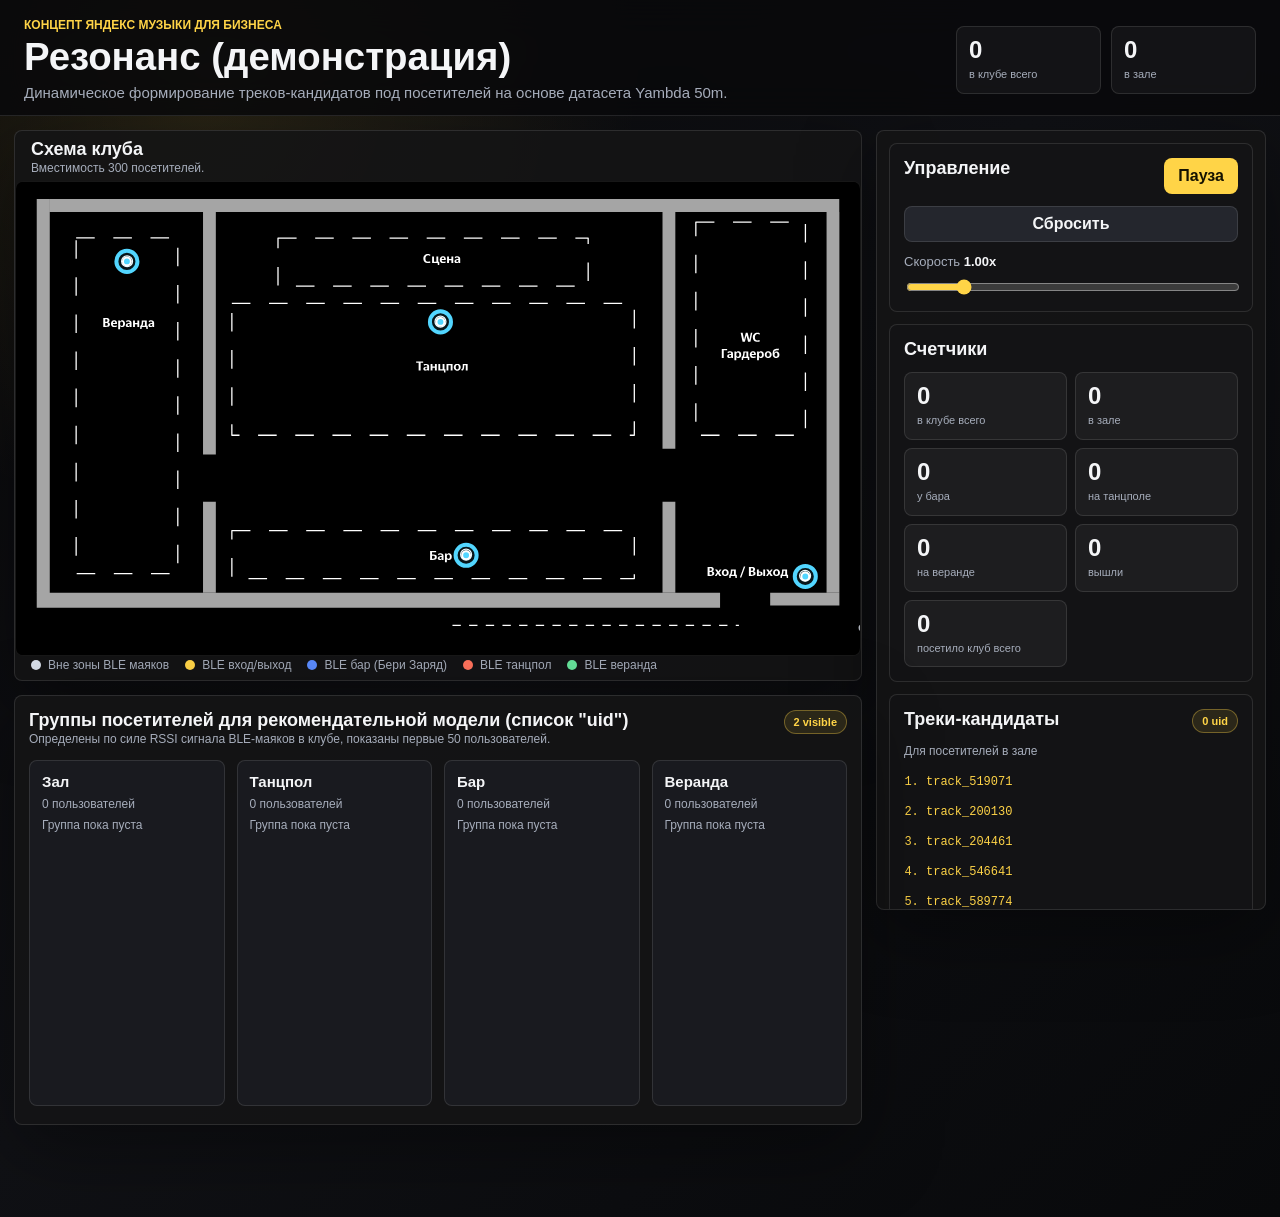
==== Club-Demo/index.html @ 14cd302f "Added club map demonstration" ====
<!doctype html>
<html lang="ru">
  <head>
    <meta charset="utf-8" />
    <meta name="viewport" content="width=device-width, initial-scale=1" />
    <title>Резонанс (демонстрация)</title>
    <link rel="stylesheet" href="styles.css" />
  </head>
  <body>
    <header class="app-header">
      <div>
        <p class="eyebrow">Концепт Яндекс Музыки для бизнеса</p>
        <h1>Резонанс (демонстрация)</h1>
        <p class="subtitle">Динамическое формирование треков-кандидатов под посетителей на основе датасета Yambda 50m.</p>
      </div>
      <div class="header-metrics" aria-label="Основные счетчики">
        <div>
          <span id="clubOccupancyHeader">0</span>
          <small>в клубе всего</small>
        </div>
        <div>
          <span id="centralGroupHeader">0</span>
          <small>в зале</small>
        </div>
      </div>
    </header>

    <div id="errorBanner" class="error-banner" hidden></div>

    <main class="demo-layout">
      <section class="map-card" aria-label="Карта клуба">
        <div class="map-toolbar">
          <div>
            <h2>Схема клуба</h2>
            <p id="dataStatus">Вместимость 300 посетителей.</p>
          </div>
          <div id="debugInfo" class="debug-info" hidden>
            viewBox: 0 0 1920 1080 · cursor: -,- · agents: 0
          </div>
        </div>

        <div class="map-wrapper" id="mapWrapper">
          <img
            src="assets/club_map.svg"
            class="club-map"
            id="clubMap"
            alt="Схема клуба"
          />
          <svg
            class="agents-layer"
            id="agentsLayer"
            viewBox="0 0 1920 1080"
            aria-label="Слой посетителей, BLE-маяков и маршрутов"
          ></svg>
          <div id="signalPopup" class="signal-popup" hidden></div>
        </div>

        <div class="legend" aria-label="Цвета посетителей">
          <span><i class="legend-dot outside-ble"></i>Вне зоны BLE маяков</span>
          <span><i class="legend-dot entrance"></i>BLE вход/выход</span>
          <span><i class="legend-dot bar"></i>BLE бар (Бери Заряд)</span>
          <span><i class="legend-dot dancefloor"></i>BLE танцпол</span>
          <span><i class="legend-dot veranda"></i>BLE веранда</span>
        </div>
      </section>

      <aside class="side-panel" aria-label="Панель управления и аналитики">
        <section class="panel-block controls-block">
          <div class="panel-title-row">
            <h2>Управление</h2>
            <button id="startPauseBtn" class="primary-button" type="button">Пауза</button>
          </div>
          <button id="resetBtn" class="secondary-button" type="button">Сбросить</button>

          <label class="range-control">
            <span>Скорость <b id="speedValue">1.00x</b></span>
            <input id="speedRange" type="range" min="0.25" max="5" step="0.25" value="1" />
          </label>

        </section>

        <section class="panel-block">
          <h2>Счетчики</h2>
          <div class="stats-grid">
            <div><span id="clubOccupancy">0</span><small>в клубе всего</small></div>
            <div><span id="centralGroupCount">0</span><small>в зале</small></div>
            <div><span id="barCount">0</span><small>у бара</small></div>
            <div><span id="dancefloorCount">0</span><small>на танцполе</small></div>
            <div><span id="verandaCount">0</span><small>на веранде</small></div>
            <div><span id="exitedCount">0</span><small>вышли</small></div>
            <div><span id="totalVisitorsCount">0</span><small>посетило клуб всего</small></div>
          </div>
        </section>

        <section class="panel-block recommendations-card">
          <div class="panel-title-row">
            <h2>Треки-кандидаты</h2>
            <span id="recommendationGroupSize" class="pill">0 users</span>
          </div>
          <p class="muted-text">Для посетителей в зале</p>
          <ol id="recommendationsList" class="recommendations-list"></ol>
        </section>
      </aside>

      <section class="groups-card" aria-label="Группы пользователей для рекомендаций">
        <div class="panel-title-row">
          <div>
            <h2>Группы посетителей для рекомендательной модели (список "uid")</h2>
            <p class="muted-text">Определены по силе RSSI сигнала BLE-маяков в клубе, показаны первые 50 пользователей.</p>
          </div>
          <span id="visibleAgentsCount" class="pill">0 visible</span>
        </div>

        <div class="groups-grid">
          <article class="group-list-card">
            <h3>Зал</h3>
            <p id="centralRoomMeta" class="group-meta">0 пользователей</p>
            <div id="centralRoomList" class="users-list"></div>
          </article>
          <article class="group-list-card">
            <h3>Танцпол</h3>
            <p id="dancefloorMeta" class="group-meta">0 пользователей</p>
            <div id="dancefloorList" class="users-list"></div>
          </article>
          <article class="group-list-card">
            <h3>Бар</h3>
            <p id="barMeta" class="group-meta">0 пользователей</p>
            <div id="barList" class="users-list"></div>
          </article>
          <article class="group-list-card">
            <h3>Веранда</h3>
            <p id="verandaMeta" class="group-meta">0 пользователей</p>
            <div id="verandaList" class="users-list"></div>
          </article>
        </div>
      </section>
    </main>

    <script src="app.js"></script>
  </body>
</html>
---- Club-Demo/styles.css ----
:root {
  color-scheme: dark;
  --bg: #09090b;
  --surface: #141416;
  --surface-2: #1c1d22;
  --surface-3: #24262d;
  --line: rgba(255, 255, 255, 0.11);
  --text: #f4f5f7;
  --muted: #a6adbb;
  --yellow: #ffd447;
  --green: #66e39b;
  --violet: #ce6cff;
  --cyan: #52d6ff;
  --blue: #5b8cff;
  --red: #ff725c;
  --orange: #ffae4f;
  --white: #ffffff;
  --shadow: 0 24px 80px rgba(0, 0, 0, 0.38);
}

* {
  box-sizing: border-box;
}

html,
body {
  min-height: 100%;
}

body {
  margin: 0;
  background:
    radial-gradient(circle at 16% 8%, rgba(255, 212, 71, 0.12), transparent 28%),
    linear-gradient(135deg, #08080a 0%, #101115 46%, #08090b 100%);
  color: var(--text);
  font-family: "Yandex Sans Display", Arial, sans-serif;
  overflow-x: hidden;
  overflow-y: auto;
}

h1,
h2,
h3,
.display-title {
  margin: 0;
  font-family: "YS Music", "Yandex Sans Display", Arial, sans-serif;
  letter-spacing: 0;
}

p {
  margin: 0;
}

button,
input {
  font: inherit;
}

button {
  border: 0;
  cursor: pointer;
}

.app-header {
  display: flex;
  align-items: center;
  justify-content: space-between;
  gap: 24px;
  min-height: 92px;
  padding: 18px 24px 14px;
  border-bottom: 1px solid var(--line);
  background: rgba(9, 9, 11, 0.84);
  backdrop-filter: blur(18px);
}

.eyebrow {
  margin-bottom: 6px;
  color: var(--yellow);
  font-size: 12px;
  font-weight: 700;
  text-transform: uppercase;
}

.app-header h1 {
  font-size: clamp(28px, 3vw, 44px);
  line-height: 1;
}

.subtitle {
  margin-top: 8px;
  color: var(--muted);
  font-size: 15px;
}

.header-metrics {
  display: grid;
  grid-template-columns: repeat(2, minmax(120px, 1fr));
  gap: 10px;
  min-width: 300px;
}

.header-metrics div,
.stats-grid div {
  min-width: 0;
  padding: 11px 12px;
  border: 1px solid var(--line);
  border-radius: 8px;
  background: rgba(255, 255, 255, 0.045);
}

.header-metrics span,
.stats-grid span {
  display: block;
  font-size: 24px;
  font-weight: 800;
  line-height: 1;
}

.header-metrics small,
.stats-grid small {
  display: block;
  margin-top: 6px;
  color: var(--muted);
  font-size: 11px;
  line-height: 1.25;
}

.error-banner {
  position: fixed;
  z-index: 10;
  top: 96px;
  left: 50%;
  width: min(760px, calc(100vw - 32px));
  padding: 14px 16px;
  border: 1px solid rgba(255, 114, 92, 0.45);
  border-radius: 8px;
  background: rgba(70, 18, 17, 0.96);
  color: #ffe4dc;
  box-shadow: var(--shadow);
  transform: translateX(-50%);
  white-space: pre-line;
}

.demo-layout {
  display: grid;
  grid-template-columns: minmax(0, 1120px) 390px;
  grid-template-rows: auto 430px;
  justify-content: center;
  gap: 14px;
  min-height: calc(100vh - 92px);
  padding: 14px 14px 92px;
}

.map-card,
.side-panel,
.groups-card,
.panel-block,
.group-list-card {
  border: 1px solid var(--line);
  border-radius: 8px;
  background: rgba(20, 20, 22, 0.9);
  box-shadow: var(--shadow);
}

.map-card {
  display: grid;
  grid-template-rows: auto auto auto;
  align-self: start;
  min-height: 0;
  overflow: hidden;
  align-content: start;
}

.map-toolbar,
.panel-title-row {
  display: flex;
  align-items: flex-start;
  justify-content: space-between;
  gap: 14px;
}

.map-toolbar {
  padding: 8px 16px 2px;
}

.map-toolbar h2,
.panel-block h2,
.groups-card h2 {
  font-size: 18px;
}

#dataStatus,
.muted-text,
.group-meta {
  color: var(--muted);
  font-size: 12px;
  line-height: 1.35;
}

.debug-info {
  max-width: 360px;
  color: var(--green);
  font-family: ui-monospace, SFMono-Regular, Menlo, Monaco, Consolas, monospace;
  font-size: 11px;
  line-height: 1.35;
  text-align: right;
}

.map-wrapper {
  position: relative;
  align-self: start;
  justify-self: center;
  width: 100%;
  max-width: none;
  margin-top: 2px;
  aspect-ratio: 16 / 9;
  overflow: hidden;
  border: 1px solid rgba(255, 255, 255, 0.09);
  border-radius: 8px;
  background: #000;
}

.club-map,
.agents-layer {
  position: absolute;
  inset: 0;
  width: 100%;
  height: 100%;
}

.club-map {
  object-fit: contain;
  pointer-events: none;
  user-select: none;
}

.agents-layer {
  overflow: hidden;
}

.legend {
  display: flex;
  flex-wrap: wrap;
  gap: 10px 16px;
  padding: 2px 16px 8px;
  color: var(--muted);
  font-size: 12px;
}

.legend span {
  display: inline-flex;
  align-items: center;
  gap: 7px;
  min-width: 0;
}

.legend-dot {
  width: 10px;
  height: 10px;
  border-radius: 999px;
}

.legend-dot.outside-ble {
  background: #d8dee9;
}

.legend-dot.entrance {
  background: var(--yellow);
}

.legend-dot.bar {
  background: var(--blue);
}

.legend-dot.dancefloor {
  background: var(--red);
}

.legend-dot.veranda {
  background: var(--green);
}

.side-panel {
  display: grid;
  grid-column: 2;
  grid-row: 1 / span 2;
  align-content: start;
  gap: 12px;
  min-height: 0;
  max-height: calc(100vh - 120px);
  padding: 12px;
  overflow: auto;
}

.panel-block {
  padding: 14px;
  box-shadow: none;
}

.controls-block {
  display: grid;
  gap: 12px;
}

.primary-button,
.secondary-button {
  display: inline-flex;
  align-items: center;
  justify-content: center;
  min-height: 36px;
  padding: 0 14px;
  border-radius: 8px;
  font-weight: 800;
}

.primary-button {
  background: var(--yellow);
  color: #151200;
}

.secondary-button {
  width: 100%;
  border: 1px solid var(--line);
  background: var(--surface-3);
  color: var(--text);
}

.range-control {
  display: grid;
  gap: 8px;
  color: var(--muted);
  font-size: 13px;
}

.range-control b {
  color: var(--text);
}

input[type="range"] {
  width: 100%;
  accent-color: var(--yellow);
}

.toggle-row {
  display: flex;
  align-items: center;
  gap: 10px;
  color: var(--text);
  font-size: 13px;
}

.toggle-row input {
  width: 18px;
  height: 18px;
  accent-color: var(--green);
}

.stats-grid {
  display: grid;
  grid-template-columns: repeat(2, minmax(0, 1fr));
  gap: 8px;
  margin-top: 12px;
}

.recommendations-card {
  display: grid;
  gap: 10px;
}

.agent-detail {
  display: grid;
  gap: 8px;
  font-size: 12px;
}

.agent-detail strong {
  color: var(--text);
}

.signals-table {
  display: grid;
  grid-template-columns: repeat(2, minmax(0, 1fr));
  gap: 6px;
}

.signals-table div {
  padding: 7px 8px;
  border-radius: 7px;
  background: rgba(255, 255, 255, 0.055);
  color: var(--muted);
  font-family: ui-monospace, SFMono-Regular, Menlo, Monaco, Consolas, monospace;
}

.pill {
  display: inline-flex;
  align-items: center;
  justify-content: center;
  min-height: 24px;
  padding: 0 9px;
  border: 1px solid rgba(255, 212, 71, 0.35);
  border-radius: 999px;
  background: rgba(255, 212, 71, 0.1);
  color: var(--yellow);
  font-size: 11px;
  font-weight: 800;
  white-space: nowrap;
}

.recommendations-list {
  display: grid;
  gap: 6px;
  margin: 0;
  padding-left: 22px;
  color: var(--text);
  font-family: ui-monospace, SFMono-Regular, Menlo, Monaco, Consolas, monospace;
  font-size: 12px;
}

.recommendations-list li {
  padding: 5px 0;
  color: var(--yellow);
}

.groups-card {
  grid-column: 1;
  grid-row: 2;
  justify-self: center;
  width: 100%;
  min-height: 0;
  padding: 14px;
  overflow: hidden;
}

.groups-grid {
  display: grid;
  grid-template-columns: repeat(4, minmax(0, 1fr));
  gap: 12px;
  height: calc(100% - 54px);
  margin-top: 12px;
}

.group-list-card {
  display: grid;
  grid-template-rows: auto auto minmax(0, 1fr);
  gap: 6px;
  min-height: 0;
  padding: 12px;
  background: rgba(28, 29, 34, 0.85);
  box-shadow: none;
}

.group-list-card h3 {
  color: var(--text);
  font-size: 15px;
}

.users-list {
  display: grid;
  align-content: start;
  gap: 7px;
  min-height: 0;
  overflow: auto;
  padding-right: 4px;
}

.user-row {
  display: grid;
  gap: 0;
  width: 100%;
  padding: 7px 8px;
  border: 1px solid transparent;
  border-radius: 7px;
  background: rgba(255, 255, 255, 0.04);
  color: var(--muted);
  font-family: ui-monospace, SFMono-Regular, Menlo, Monaco, Consolas, monospace;
  font-size: 11px;
  line-height: 1.2;
  text-align: left;
}

.user-row:hover,
.user-row.selected {
  border-color: rgba(255, 212, 71, 0.45);
  background: rgba(255, 212, 71, 0.08);
}

.user-row b {
  color: var(--text);
  font-size: 12px;
}

.empty-state {
  color: var(--muted);
  font-size: 12px;
}

.agent-dot {
  vector-effect: non-scaling-stroke;
  filter: drop-shadow(0 0 4px rgba(0, 0, 0, 0.8));
}

.agent-node,
.agent-hit {
  cursor: pointer;
}

.agent-hit {
  fill: transparent;
  pointer-events: all;
}

.agent-outsideBle {
  fill: #d8dee9;
  opacity: 0.8;
}

.agent-bar {
  fill: var(--blue);
}

.agent-dancefloor {
  fill: var(--red);
}

.agent-veranda {
  fill: var(--green);
}

.agent-entrance {
  fill: var(--yellow);
}

.agent-selected {
  stroke: var(--white);
  stroke-width: 5;
}

.signal-popup {
  position: absolute;
  z-index: 4;
  min-width: 220px;
  max-width: 270px;
  padding: 10px;
  border: 1px solid rgba(255, 212, 71, 0.42);
  border-radius: 8px;
  background: rgba(13, 14, 17, 0.94);
  color: var(--text);
  box-shadow: 0 16px 48px rgba(0, 0, 0, 0.45);
  font-size: 12px;
  line-height: 1.35;
  pointer-events: none;
}

.signal-popup b {
  display: block;
  margin-bottom: 6px;
}

.signal-popup dl {
  display: grid;
  grid-template-columns: 1fr auto;
  gap: 4px 10px;
  margin: 0;
  color: var(--muted);
  font-family: ui-monospace, SFMono-Regular, Menlo, Monaco, Consolas, monospace;
}

.signal-popup dt,
.signal-popup dd {
  margin: 0;
}

.beacon-ring {
  fill: rgba(82, 214, 255, 0.1);
  stroke: var(--cyan);
  stroke-width: 4;
  vector-effect: non-scaling-stroke;
}

.beacon-core {
  fill: var(--cyan);
  stroke: var(--white);
  stroke-width: 2;
  vector-effect: non-scaling-stroke;
}

.zone-center {
  fill: rgba(102, 227, 155, 0.2);
  stroke: var(--green);
  stroke-width: 3;
  stroke-dasharray: 8 8;
  vector-effect: non-scaling-stroke;
}

.debug-route {
  fill: none;
  stroke: var(--yellow);
  stroke-width: 5;
  stroke-linecap: round;
  stroke-linejoin: round;
  stroke-dasharray: 16 14;
  vector-effect: non-scaling-stroke;
}

.debug-waypoint {
  fill: var(--yellow);
  stroke: #111;
  stroke-width: 3;
  vector-effect: non-scaling-stroke;
}

@media (max-width: 1180px) {
  body {
    overflow: auto;
  }

  .demo-layout {
    grid-template-columns: 1fr;
    grid-template-rows: auto auto auto;
    height: auto;
  }

  .side-panel {
    grid-column: auto;
    grid-row: auto;
    grid-template-columns: repeat(2, minmax(0, 1fr));
    max-height: none;
    overflow: visible;
  }

  .groups-card {
    grid-column: auto;
    grid-row: auto;
  }

  .groups-grid {
    grid-template-columns: repeat(2, minmax(0, 1fr));
    height: 520px;
  }
}

@media (max-width: 760px) {
  .app-header {
    align-items: flex-start;
    flex-direction: column;
  }

  .header-metrics,
  .side-panel,
  .groups-grid {
    grid-template-columns: 1fr;
    width: 100%;
  }

  .demo-layout {
    padding: 10px;
  }
}
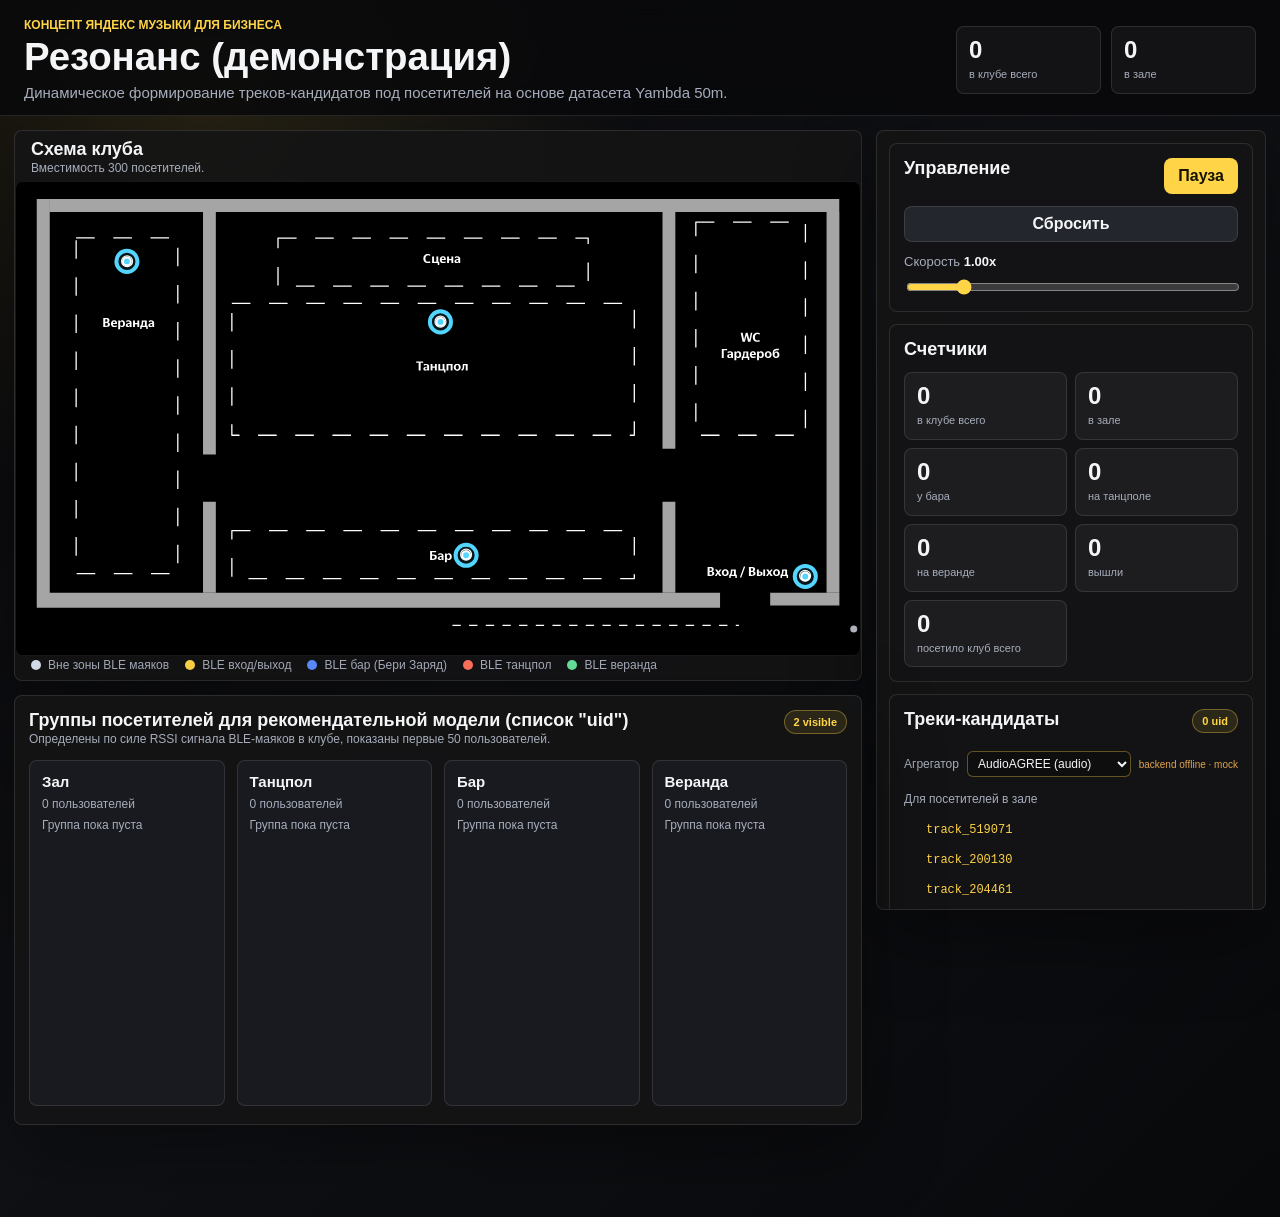
==== commit 71475209: "added model to demo" ====
--- a/Club-Demo/index.html
+++ b/Club-Demo/index.html
@@ -97,6 +97,15 @@
             <h2>Треки-кандидаты</h2>
             <span id="recommendationGroupSize" class="pill">0 users</span>
           </div>
+          <div class="reco-controls">
+            <label for="methodSelect">Агрегатор</label>
+            <select id="methodSelect">
+              <option value="audio_agree">AudioAGREE (audio)</option>
+              <option value="group_cross_attn">GroupCrossAttn (audio)</option>
+              <option value="avg">AVG (тривиальный)</option>
+            </select>
+            <span id="backendStatus" class="reco-status">…</span>
+          </div>
           <p class="muted-text">Для посетителей в зале</p>
           <ol id="recommendationsList" class="recommendations-list"></ol>
         </section>
--- a/Club-Demo/styles.css
+++ b/Club-Demo/styles.css
@@ -421,6 +421,59 @@
   color: var(--yellow);
 }
 
+.recommendations-list li {
+  display: flex;
+  align-items: baseline;
+  justify-content: space-between;
+  gap: 10px;
+}
+
+.reco-track {
+  overflow: hidden;
+  text-overflow: ellipsis;
+  white-space: nowrap;
+}
+
+.reco-score {
+  color: var(--muted, #9aa);
+  font-variant-numeric: tabular-nums;
+  flex: none;
+}
+
+.reco-controls {
+  display: flex;
+  align-items: center;
+  gap: 8px;
+  margin: 8px 0 4px;
+  font-size: 12px;
+}
+
+.reco-controls label {
+  color: var(--muted, #9aa);
+}
+
+.reco-controls select {
+  flex: 1 1 auto;
+  min-width: 0;
+  padding: 4px 6px;
+  border: 1px solid rgba(255, 212, 71, 0.35);
+  border-radius: 6px;
+  background: rgba(0, 0, 0, 0.25);
+  color: var(--text);
+  font-size: 12px;
+}
+
+.reco-status {
+  flex: none;
+  font-size: 10px;
+  color: #6fcf97;
+  white-space: nowrap;
+}
+
+.reco-status.offline {
+  color: #e0a44b;
+}
+
 .groups-card {
   grid-column: 1;
   grid-row: 2;
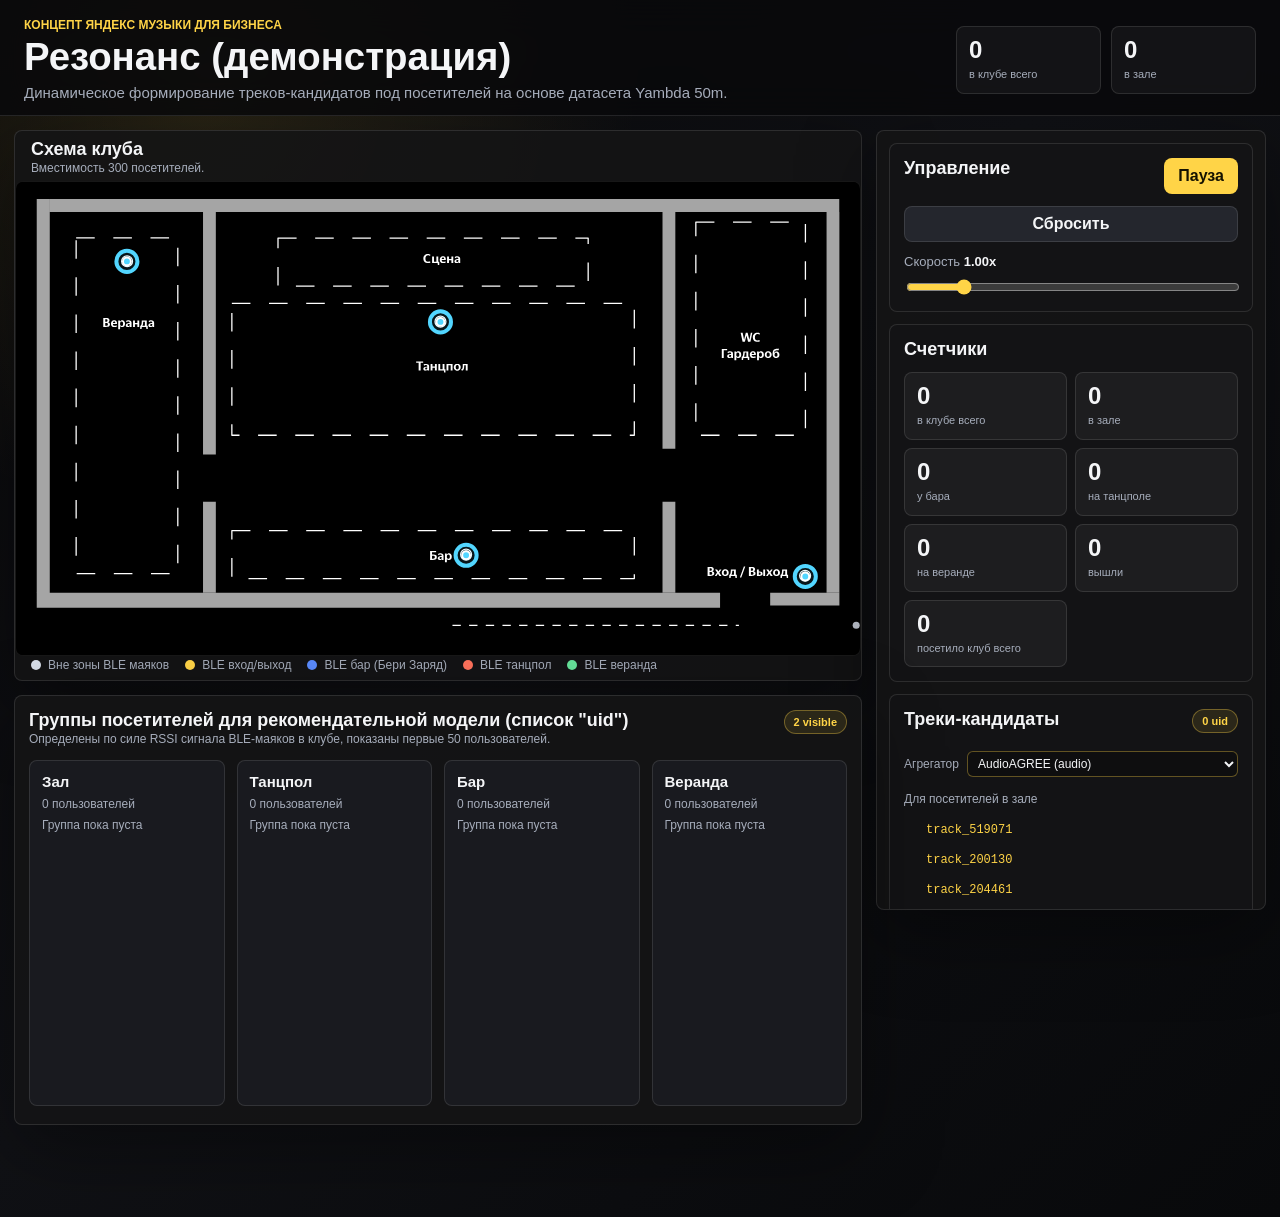
==== commit d12355e7: "add metrics" ====
--- a/Club-Demo/index.html
+++ b/Club-Demo/index.html
@@ -104,10 +104,40 @@
               <option value="group_cross_attn">GroupCrossAttn (audio)</option>
               <option value="avg">AVG (тривиальный)</option>
             </select>
-            <span id="backendStatus" class="reco-status">…</span>
           </div>
           <p class="muted-text">Для посетителей в зале</p>
           <ol id="recommendationsList" class="recommendations-list"></ol>
+        </section>
+
+        <section class="panel-block metrics-card" id="metricsPanel">
+          <div class="panel-title-row">
+            <h2>Качество (live)</h2>
+          </div>
+          <p class="muted-text">
+            Среднее по зонам клуба на реальных (held-out) прослушиваниях YAMBDA.
+          </p>
+          <ul class="metrics-legend">
+            <li><b>NDCG@10</b> — насколько верх списка совпал с тем, что группа реально слушала (выше = точнее).</li>
+            <li><b>coverage@10</b> — какой доле участников топ-10 угодил хотя бы одним треком (выше = никого не забыли).</li>
+          </ul>
+          <table class="metrics-table">
+            <thead>
+              <tr><th>Метрика</th><th>AudioAGREE</th><th>AVG</th></tr>
+            </thead>
+            <tbody>
+              <tr>
+                <td>NDCG@10</td>
+                <td id="metricsNdcgAudio" class="metric-primary">—</td>
+                <td id="metricsNdcgAvg">—</td>
+              </tr>
+              <tr>
+                <td>coverage@10</td>
+                <td id="metricsCovAudio" class="metric-primary">—</td>
+                <td id="metricsCovAvg">—</td>
+              </tr>
+            </tbody>
+          </table>
+          <p id="metricsSampleN" class="muted-text">0 групп в усреднении</p>
         </section>
       </aside>
 
--- a/Club-Demo/styles.css
+++ b/Club-Demo/styles.css
@@ -709,3 +709,63 @@
     padding: 10px;
   }
 }
+
+/* Live-метрики качества (Phase E) */
+.metrics-legend {
+  list-style: none;
+  margin: 12px 0 0;
+  padding: 0;
+  display: flex;
+  flex-direction: column;
+  gap: 10px;
+}
+
+.metrics-legend li {
+  color: var(--muted);
+  font-size: 12.5px;
+  line-height: 1.5;
+}
+
+.metrics-legend li b {
+  color: var(--text);
+  font-weight: 600;
+}
+
+.metrics-table {
+  width: 100%;
+  border-collapse: collapse;
+  margin: 18px 0 6px;
+  font-size: 13px;
+}
+
+.metrics-table th,
+.metrics-table td {
+  text-align: right;
+  padding: 6px 8px;
+  border-bottom: 1px solid var(--line);
+  font-variant-numeric: tabular-nums;
+}
+
+.metrics-table th:first-child,
+.metrics-table td:first-child {
+  text-align: left;
+  color: var(--muted);
+  font-weight: 500;
+}
+
+.metrics-table thead th {
+  color: var(--muted);
+  font-weight: 600;
+  font-size: 11px;
+  text-transform: uppercase;
+  letter-spacing: 0.04em;
+}
+
+.metrics-table tbody td {
+  color: var(--text);
+}
+
+.metrics-table td.metric-primary {
+  color: var(--yellow);
+  font-weight: 700;
+}
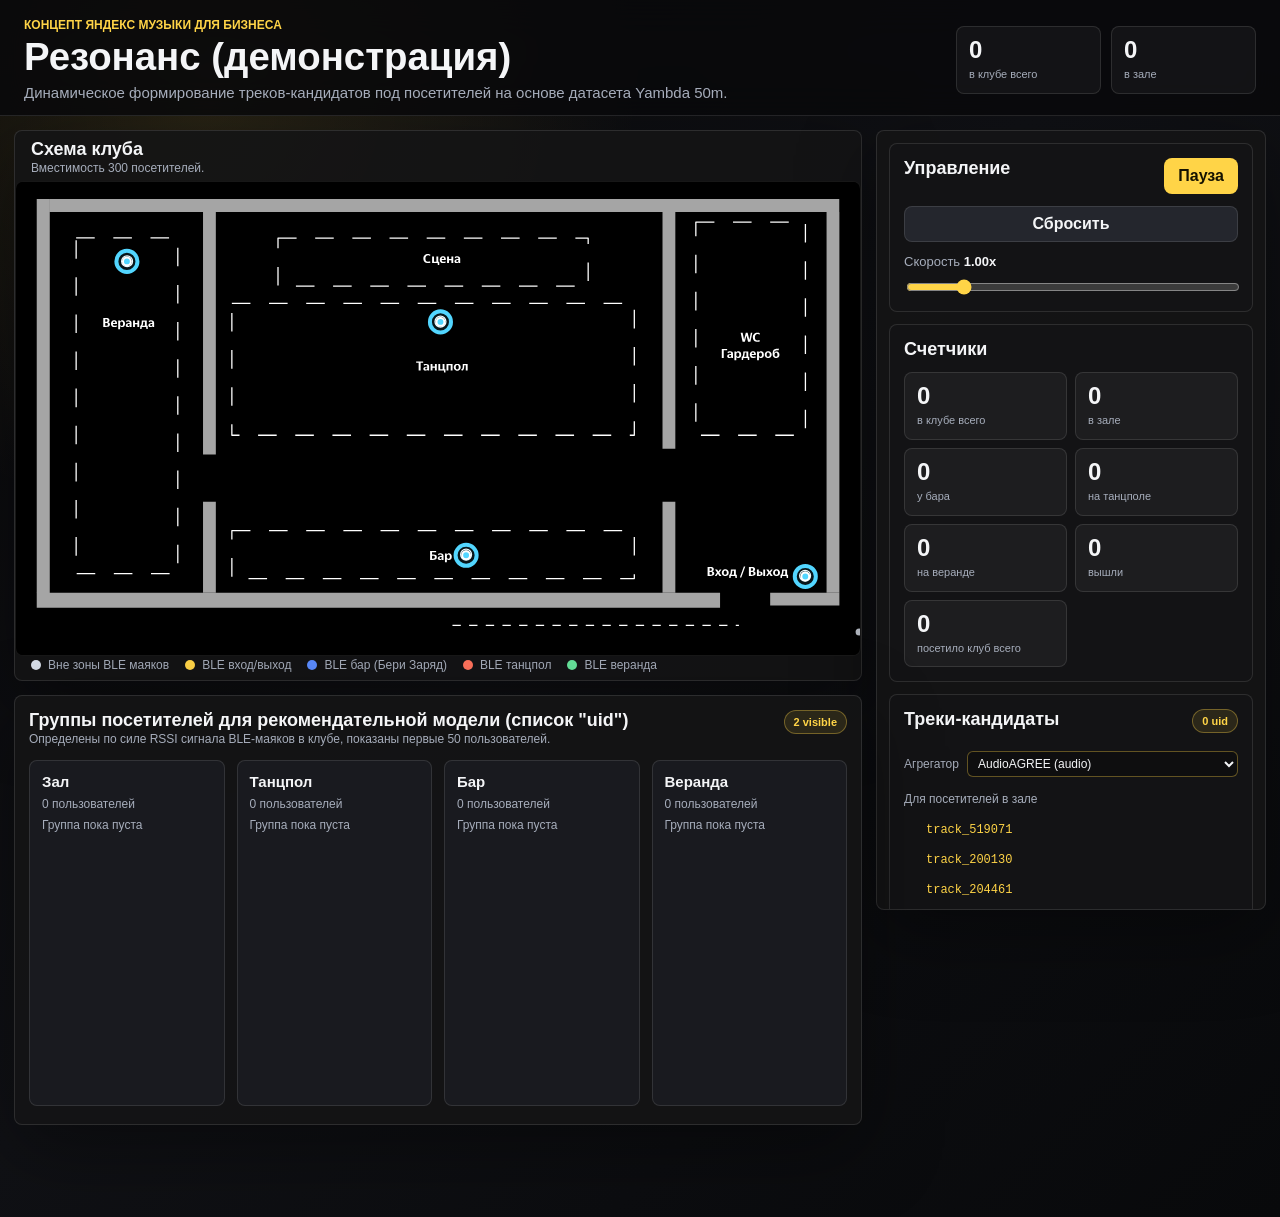
==== commit 3833b72c: "metrics upd" ====
--- a/Club-Demo/index.html
+++ b/Club-Demo/index.html
@@ -117,8 +117,10 @@
             Среднее по зонам клуба на реальных (held-out) прослушиваниях YAMBDA.
           </p>
           <ul class="metrics-legend">
-            <li><b>NDCG@10</b> — насколько верх списка совпал с тем, что группа реально слушала (выше = точнее).</li>
-            <li><b>coverage@10</b> — какой доле участников топ-10 угодил хотя бы одним треком (выше = никого не забыли).</li>
+            <li><b>NDCG@10</b> — насколько точно верх списка попал в реальные прослушивания группы: совпадения на верхних позициях весят больше (выше - лучше).</li>
+            <li><b>coverage@10</b> — какой доле участников топ-10 угодил хотя бы одним «своим» треком: считаем долю людей, у кого есть попадание (выше - лучше).</li>
+            <li><b>Jain</b> — равномерность попадания личных треков в подборку по участникам: индекс Джейна по их личным NDCG, 1 = всем поровну (выше - лучше).</li>
+            <li><b>disagreement</b> — насколько неравномерно подборка попала в личные треки участников по NDCG (ниже - лучше).</li>
           </ul>
           <table class="metrics-table">
             <thead>
@@ -134,6 +136,16 @@
                 <td>coverage@10</td>
                 <td id="metricsCovAudio" class="metric-primary">—</td>
                 <td id="metricsCovAvg">—</td>
+              </tr>
+              <tr>
+                <td>Jain</td>
+                <td id="metricsJainAudio" class="metric-primary">—</td>
+                <td id="metricsJainAvg">—</td>
+              </tr>
+              <tr>
+                <td>disagreement</td>
+                <td id="metricsDisAudio" class="metric-primary">—</td>
+                <td id="metricsDisAvg">—</td>
               </tr>
             </tbody>
           </table>
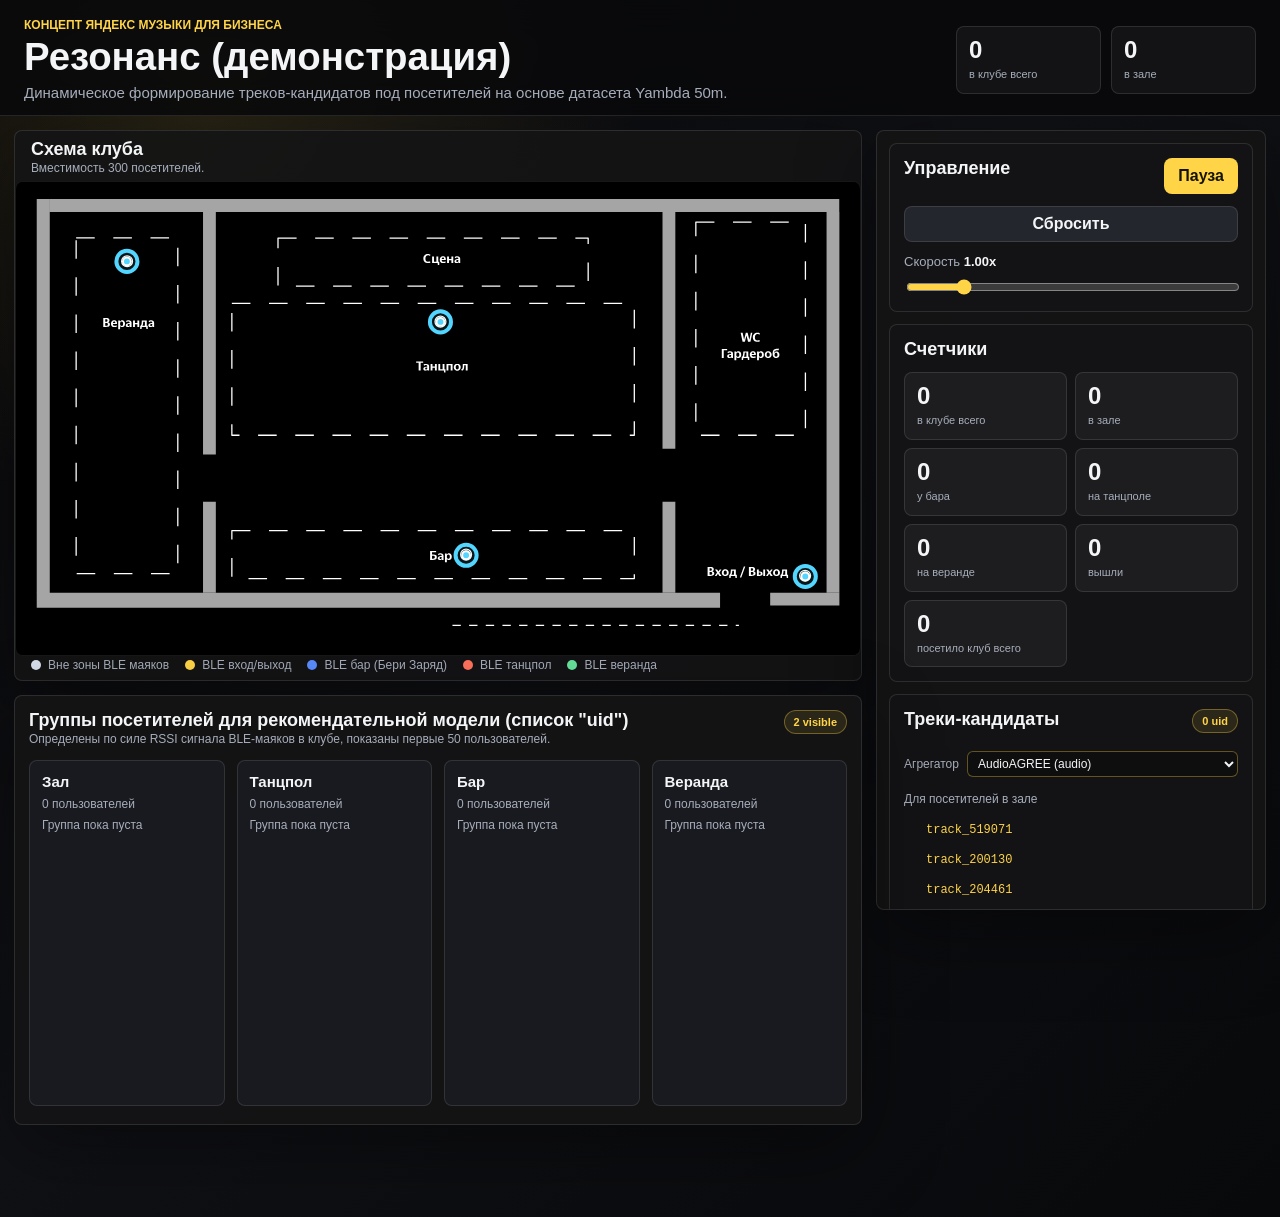
==== commit 610c356f: "upd" ====
--- a/Club-Demo/index.html
+++ b/Club-Demo/index.html
@@ -120,7 +120,7 @@
             <li><b>NDCG@10</b> — насколько точно верх списка попал в реальные прослушивания группы: совпадения на верхних позициях весят больше (выше - лучше).</li>
             <li><b>coverage@10</b> — какой доле участников топ-10 угодил хотя бы одним «своим» треком: считаем долю людей, у кого есть попадание (выше - лучше).</li>
             <li><b>Jain</b> — равномерность попадания личных треков в подборку по участникам: индекс Джейна по их личным NDCG, 1 = всем поровну (выше - лучше).</li>
-            <li><b>disagreement</b> — насколько неравномерно подборка попала в личные треки участников по NDCG (ниже - лучше).</li>
+            <li><b>disagreement</b> — насколько равномерно подборка попала в личные треки участников по NDCG (ниже - лучше).</li>
           </ul>
           <table class="metrics-table">
             <thead>
